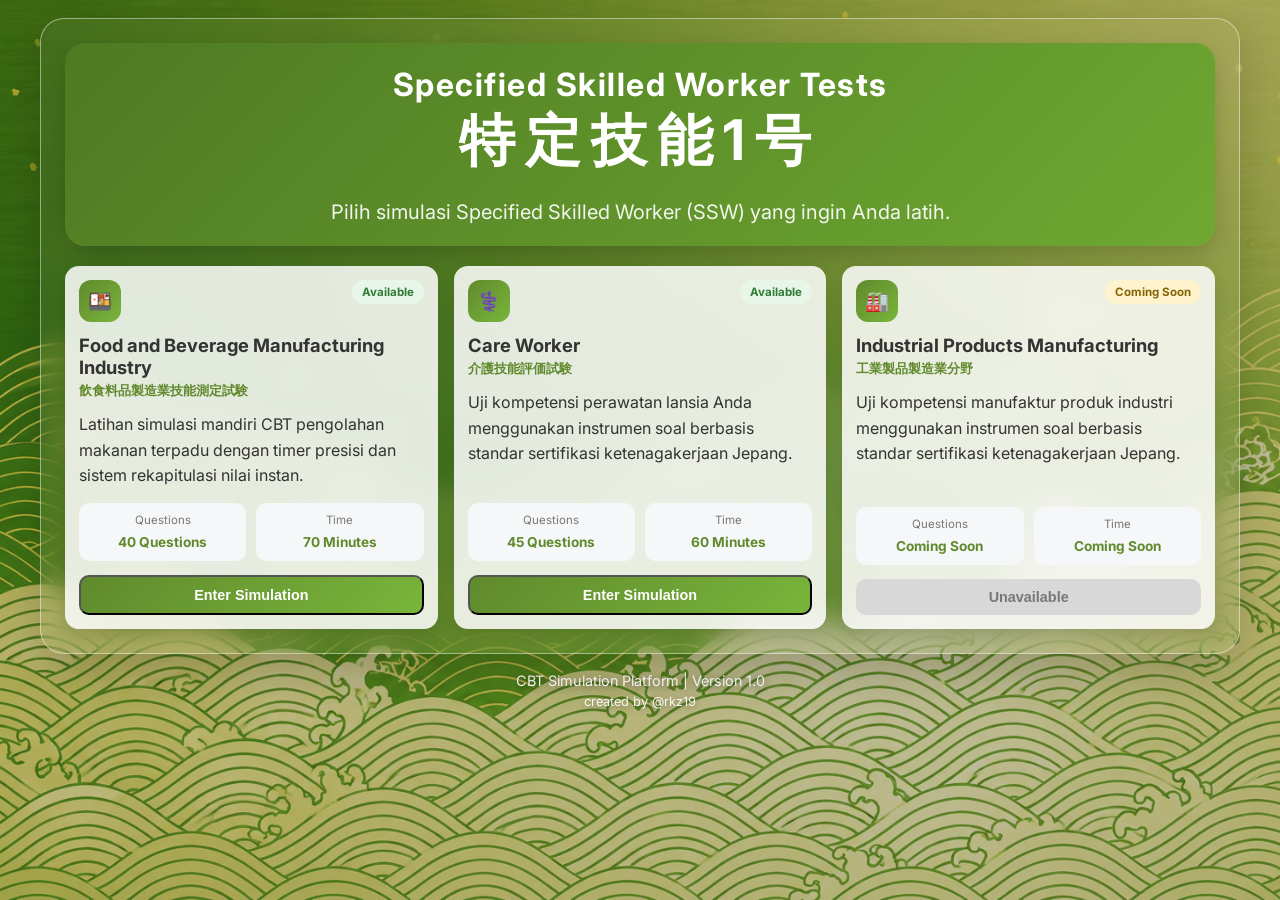
==== dashboard.html @ 13e6527b "Update CBT SSW structure" ====
<!DOCTYPE html>
<html lang="id">
<head>
<meta charset="UTF-8">
<meta name="viewport" content="width=device-width, initial-scale=1.0">
<title>CBT Dashboard</title>
<link rel="stylesheet" href="css/main.css">
</head>

<body>

<div class="brand-label">

    <div class="brand-icon-box">
        <img src="logoSSW.png" class="brand-icon">
    </div>

    <div class="brand-text">
        Specified Skilled<br>Worker Tests
    </div>

</div>

<div class="container">

<header class="dash-header">

    <div class="header-content">
        <h1 id="exam-title-jp">CBT模擬試験</h1>
        <p id="exam-title">Loading...</p>
    </div>


</header>

<section class="stats-section">
    <div class="stat-card">
        <h3>Total Exams</h3>
        <p id="stat-total">0</p>
    </div>

    <div class="stat-card">
        <h3>Average Score</h3>
        <p id="stat-rata">0</p>
    </div>

    <div class="stat-card">
        <h3>Passing Rate</h3>
        <p id="stat-lulus">0%</p>
    </div>
</section>

<section class="action-section">
    <button id="btn-mulai" class="btn btn-primary btn-block">
        Start Simulation
    </button>
</section>

<section class="history-section">

<h2>Exam History</h2>

<table>
<thead>
<tr>
    <th>Date</th>
    <th>Score</th>
    <th>✅/❌</th>
    <th>Status</th>
    <th>Action</th>
</tr>
</thead>

<tbody id="list-riwayat">
<tr>
    <td colspan="5">No exam history available.</td>
</tr>
</tbody>
</table>

<!-- REMOVE HISTORY BUTTON -->
<div class="history-action">
    <button id="btn-remove-history" class="btn btn-remove">
        Remove All History
    </button>
</div>

</section>

</div>

<div id="modalStart" class="modal-overlay" style="display:none;">
<div class="modal-content">

<h2>Exam Preparation</h2>

<p id="modal-info"></p>

<div class="modal-actions">
<button id="btn-confirm-start" class="btn btn-primary">
Start Now
</button>

<button id="btn-cancel-start" class="btn btn-secondary">
Cancel
</button>
</div>

</div>
</div>

<script src="js/config.js"></script>
<script src="js/loader.js"></script>
<script src="js/storage.js"></script>

<script>
let category=null;
let config=null;

document.addEventListener("DOMContentLoaded",async()=>{

category=localStorage.getItem("examCategory");

if(!category){
    alert("Pilih bidang ujian terlebih dahulu.");
    location.href="index.html";
    return;
}

config=await loadConfig(category);

if(!config){
    alert("Config tidak ditemukan.");
    return;
}

document.title = "CBT Dashboard";

document.getElementById("exam-title").innerHTML = config.title;
document.getElementById("exam-title-jp").innerHTML = config.subtitle;

if(config.theme?.background){

    document.body.style.background=`
    linear-gradient(
        rgba(0,0,0,.45),
        rgba(0,0,0,.45)
    ),
    url('data/${category}/${config.theme.background}')
    center/cover fixed`;

    document.body.style.minHeight="100vh";
}

loadHistory();

document.getElementById("btn-remove-history").onclick = removeHistory;

document.getElementById("btn-mulai").onclick=()=>{
    document.getElementById("modal-info").innerHTML=`
    ${config.title}<br>
    
    <b>${config.totalQuestions} Soal</b><br>
    
    <b>${config.durationMinutes} Menit</b>
    `;

    document.getElementById("modalStart").style.display="flex";
};

document.getElementById("btn-cancel-start").onclick=()=>{
    document.getElementById("modalStart").style.display="none";
};

document.getElementById("btn-confirm-start").onclick=startExam;

});

async function startExam(){

const btn=document.getElementById("btn-confirm-start");

btn.disabled=true;
btn.innerText="Preparing...";

const questions=await loadQuestions(category);

if(!questions||questions.length===0){
    alert("Bank soal kosong.");
    btn.disabled=false;
    btn.innerText="Start Now";
    return;
}

const selected=shuffle(questions)
.slice(0,config.totalQuestions);

const state={
    category:category,
    questions:selected,
    answers:Array(selected.length).fill(null),
    currentIndex:0,
    remainingTime:config.durationMinutes*60,
    theme:config.theme
};

localStorage.setItem(
"ssw_active_exam_state",
JSON.stringify(state)
);

location.href="exam.html";

}

function loadHistory(){

const history=getExamHistory(category)||[];

document.getElementById("stat-total").innerText=history.length;


const tbody=document.getElementById("list-riwayat");


// RESET TABEL JIKA TIDAK ADA HISTORY
if(history.length===0){

    tbody.innerHTML=`
    <tr>
        <td colspan="5">
            No exam history available.
        </td>
    </tr>
    `;

    document.getElementById("stat-rata").innerText="0";
    document.getElementById("stat-lulus").innerText="0%";

    return;
}

let total=0;
let pass=0;

tbody.innerHTML="";

history.forEach(item=>{

total+=item.score;

if(item.score>=config.passScore){
    pass++;
}

tbody.innerHTML+=`
<tr>
<td>${new Date(item.timestamp).toLocaleDateString("id-ID")}</td>
<td>${item.score}</td>
<td>${item.correct??"-"} / ${item.wrong??"-"}</td>
<td class="${item.score>=config.passScore?"status-pass":"status-fail"}">${item.score>=config.passScore?"Lulus":"Gagal"}</td>
<td>
<button onclick="openReview('${item.id}')">
Review
</button>
</td>
</tr>
`;

});

document.getElementById("stat-rata").innerText=
Math.round(total/history.length);

document.getElementById("stat-lulus").innerText=
Math.round((pass/history.length)*100)+"%";

}

function openReview(id){

localStorage.setItem(
"ssw_review_target_id",
id
);

location.href="result.html";
}


function removeHistory(){

    const history = getExamHistory(category) || [];

    // CEK JIKA HISTORY KOSONG
    if(history.length === 0){

        showToast("No exam history available.");

        return;
    }

    // KONFIRMASI HAPUS
    if(!confirm(
        "Are you sure you want to remove all exam history?"
    )){
        return;
    }

    // hapus history kategori aktif
    clearExamHistory(category);

    // hapus detail hasil kategori aktif
    Object.keys(localStorage).forEach(key => {

        if(key.startsWith("ssw_result_")){

            try {

                const data = JSON.parse(
                    localStorage.getItem(key)
                );

                if(data.category === category){

                    localStorage.removeItem(key);

                }

            } catch(e){

                console.error(
                    "Invalid result data:",
                    key
                );
            }
        }
    });

    // hapus target review terakhir
    localStorage.removeItem(
        "ssw_review_target_id"
    );

    // refresh tampilan dashboard
    loadHistory();

    showToast(
        "All exam history has been removed."
    );

}

function shuffle(arr){
return [...arr].sort(()=>Math.random()-0.5);
}

function goBack(){
    location.href = "index.html";
}

function showToast(message){

    const toast = document.createElement("div");

    toast.innerText = message;

    toast.style.position = "fixed";
    toast.style.bottom = "30px";
    toast.style.left = "50%";
    toast.style.transform = "translateX(-50%)";

    toast.style.background="#dc3545";
    toast.style.color="#fff";

    toast.style.padding="10px 18px";
    toast.style.borderRadius="8px";

    toast.style.fontWeight="600";
    toast.style.fontSize="0.9rem";

    toast.style.width="fit-content";
    toast.style.maxWidth="300px";

    toast.style.textAlign="center";
    toast.style.whiteSpace="nowrap";

    toast.style.boxShadow=
    "0 6px 15px rgba(220,53,69,.35)";

    document.body.appendChild(toast);


    setTimeout(()=>{
        toast.style.opacity="1";
    },50);


    setTimeout(()=>{

        toast.style.opacity="0";

        setTimeout(()=>{
            toast.remove();
        },300);

    },2000);

}
</script>

<!-- Tombol Kembali -->
<button id="btn-back" class="btn-back" onclick="goBack()">
    Back 
</button>

</body>
</html>
---- css/main.css ----
@import url('https://fonts.googleapis.com/css2?family=Inter:wght@400;600;700&display=swap');

:root{
    --primary-color:#608a2d;
    --primary-hover:#507a1c;
    --success-color:#28a745;
    --danger-color:#dc3545;
    --warning-color:#ffc107;
    --text-color:#333;

    --panel-shadow:0 8px 22px rgba(0,0,0,.18);
}

*{
    margin:0;
    padding:0;
    box-sizing:border-box;
}

body{
    font-family:'Inter',sans-serif;
    background:
        linear-gradient(rgba(0,0,0,.25),rgba(0,0,0,.25)),
        url('../backgroundpb.png') center/cover fixed;
    background-color:#4a7a3a;
    color:var(--text-color);
    line-height:1.6;
    padding:30px 30px 30px 0;
    min-height:100vh;
    display:flex;
    justify-content:flex-end;
    align-items:flex-start;
    position:relative;
}

/* ==========================
   BRAND
========================== */

.brand-label{
    position:absolute;
    top:25px;
    left:30px;
    padding-left:0;
    z-index:1000;

    display:flex;
    align-items:center;
    gap:16px;
    background:transparent;
    padding:0;
    box-shadow:none;
}

.brand-icon-box{
    width:70px;
    height:60px;

    display:flex;
    justify-content:center;
    align-items:center;

    background:#ffffff;
    border-radius:8px;

    box-shadow:0 8px 22px rgba(0,0,0,.18);

    flex-shrink:0;
}

.brand-icon{
    width:60px;
    height:60px;
    display:block;
    object-fit:contain;
}

.brand-text{
    color:#ffffff;

    font-size:1.55rem;
    font-weight:800;
    line-height:1.15;

    text-shadow:
        0 3px 10px rgba(0,0,0,.35);
}

/* ==========================
   MAIN CONTAINER
========================== */

.container{
    width:100%;
    max-width:760px;
    padding:24px;
    background:rgba(255,255,255,.15);
    backdrop-filter:blur(14px);
    border-radius:24px;
    border:1px solid rgba(255,255,255,.65);
    box-shadow:0 18px 45px rgba(0,0,0,.16);
}

/* HEADER */

.dash-header{
    background:linear-gradient(135deg,#4e7a22,#6fa832);
    color:#fff;
    padding:22px 30px 18px;
    border-radius:16px;
    text-align:center;
    margin-bottom:16px;
    box-shadow:0 4px 15px rgba(0,0,0,.2);
}

.dash-header h1{
    font-size:2.2rem;
    font-weight:700;
    letter-spacing:4px;
    margin-bottom:8px;
    line-height:1.25;
    text-shadow:0 2px 4px rgba(0,0,0,.2);
}

.dash-header p{
    font-size:1rem;
    opacity:.9;
    letter-spacing:1px;
    line-height:1.5;
}

.dash-header h1{
    font-size:2rem;
    font-weight:700;
    letter-spacing:5px;
    line-height:1.3;
    margin-bottom:5px;
}

.dash-header h1::before,
.dash-header h1::after{
    content:none;
}

.dash-header p{
    font-size:1.5rem;
    opacity:.9;
    letter-spacing:3px;
}

/* STAT */
.stats-section{
    display:grid;
    grid-template-columns:repeat(3,1fr);
    gap:12px;
    margin-bottom:16px;
}

.stat-card{
    background:rgba(255,255,255,.75);
    padding:16px 12px;
    text-align:center;
    border-radius:14px;
    border:1px solid rgba(255,255,255,.8);
    box-shadow:0 2px 10px rgba(0,0,0,.07);
    backdrop-filter:blur(6px);
}

.stat-card h3{
    font-size:.72rem;
    color:#6a9a3a;
    margin-bottom:8px;
    text-transform:uppercase;
    font-weight:700;
}

.stat-card p{
    font-size:2rem;
    font-weight:700;
    color:#4a7a22;
}

/* BUTTON */
.action-section{
    text-align:center;
    margin-bottom:18px;
}

.btn{
    display:inline-block;
    padding:12px 24px;
    border:none;
    border-radius:10px;
    cursor:pointer;
    font-weight:700;
    transition:.2s;
}

.btn:hover{
    transform:translateY(-2px);
}

.btn-primary{
    background:linear-gradient(135deg,#4e7a22,#6fa832);
    color:#fff;
    width:100%;
    min-height:60px;
    padding:18px 32px;
    border-radius:14px;
    display:inline-flex;
    align-items:center;
    justify-content:center;
    gap:12px;
    font-size:1.3rem;
    font-weight:700;
    letter-spacing:.5px;
    box-shadow:var(--panel-shadow);
}

.btn-primary:hover{
    box-shadow:0 8px 22px rgba(78,122,34,.45);
}

.btn-secondary{
    background:#e2e6ea;
    color:#495057;
    letter-spacing:.5px;
    font-weight:700;
    font-size:1.1rem;
}

.btn-sm{
    padding:6px 14px;
    font-size:.82rem;
    background:#608a2d;
    color:white;
    border-radius:6px;
}

.btn-block{
    width:100%;
}

/* HISTORY */
.history-section{
    display:flex;
    flex-direction:column;
    background:rgba(255,255,255,.9);
    border-radius:16px;
    padding:20px;
}

.history-section h2{
    font-size:1.15rem;
    margin-bottom:12px;
    color:#3a5a1a;
}

.table-responsive{
    overflow:visible;
    background:white;
    border-radius:12px;
}

table{
    width:100%;
    border-collapse:collapse;
    text-align:center;
    font-size:.9rem;
}

th,td{
    padding:12px;
    border-bottom:1px solid #ddd;
    white-space:nowrap;
}

th{
    background:#f5faf0;
    color:#5a7a3a;
}

.status-pass{
    color:var(--success-color);
    font-weight:700;
}

.status-fail{
    color:var(--danger-color);
    font-weight:700;
}

/* ==========================
   REMOVE HISTORY BUTTON
========================== */

.history-action{
    margin-top:auto;
    padding-top:16px;
    display:flex;
    justify-content:flex-end;
}


.btn-remove{
    background:#dc3545;
    color:white;
    font-size:.9rem;
    padding:10px 20px;
    border-radius:8px;
    font-weight:700;
    transition:.2s;
}


.btn-remove:hover{
    background:#b02a37;
    transform:translateY(-2px);
}

/* MODAL */
.modal-overlay{
    display:none;
    position:fixed;
    inset:0;
    background:rgba(0,0,0,.55);
    z-index:9999;
    justify-content:center;
    align-items:center;
}

.modal-content{
    background:white;
    padding:30px;
    border-radius:16px;
    width:90%;
    max-width:380px;
    text-align:center;
}

.modal-content h2{
    color:#608a2d;
}

.modal-actions{
    display:flex;
    flex-direction:column;
    gap:10px;
    margin-top:20px;
}

.modal-actions .btn{
    width:100%;
}

/* RESPONSIVE */
@media(max-width:900px){
    body{
        justify-content:center;
        padding-top:100px;
    }

    .container{
        max-width:600px;
    }

    .brand-label{
        left:50%;
        transform:translateX(-50%);
    }
}

@media(max-width:480px){
    .stats-section{
        grid-template-columns:1fr;
    }

    .dash-header h1{
        font-size:1.5rem;
        letter-spacing:3px;
    }

    .dash-header h1::before,
    .dash-header h1::after{
        display:none;
    }
}

/* Tombol kembali */
.btn-back{
    position: fixed;

    /* Ubah dua nilai ini */
    top: 100px;
    left: 450px;

    width: 72px;
    height: 42px;

    border: none;
    border-radius: 8px;
    background: #557a28;
    color: #ffffff;
    font-size: 18px;
    letter-spacing: 2px;
    cursor: pointer;

    box-shadow: 0 8px 20px rgba(0,0,0,.2);
    transition: .25s;
    z-index: 1000;
}

.btn-back:hover{
    background:#466420;
    color:#fff;
}

@media(max-width:768px){
    .btn-back{
        left:15px;
        bottom:15px;
        padding:10px 16px;
        font-size:14px;
    }
}
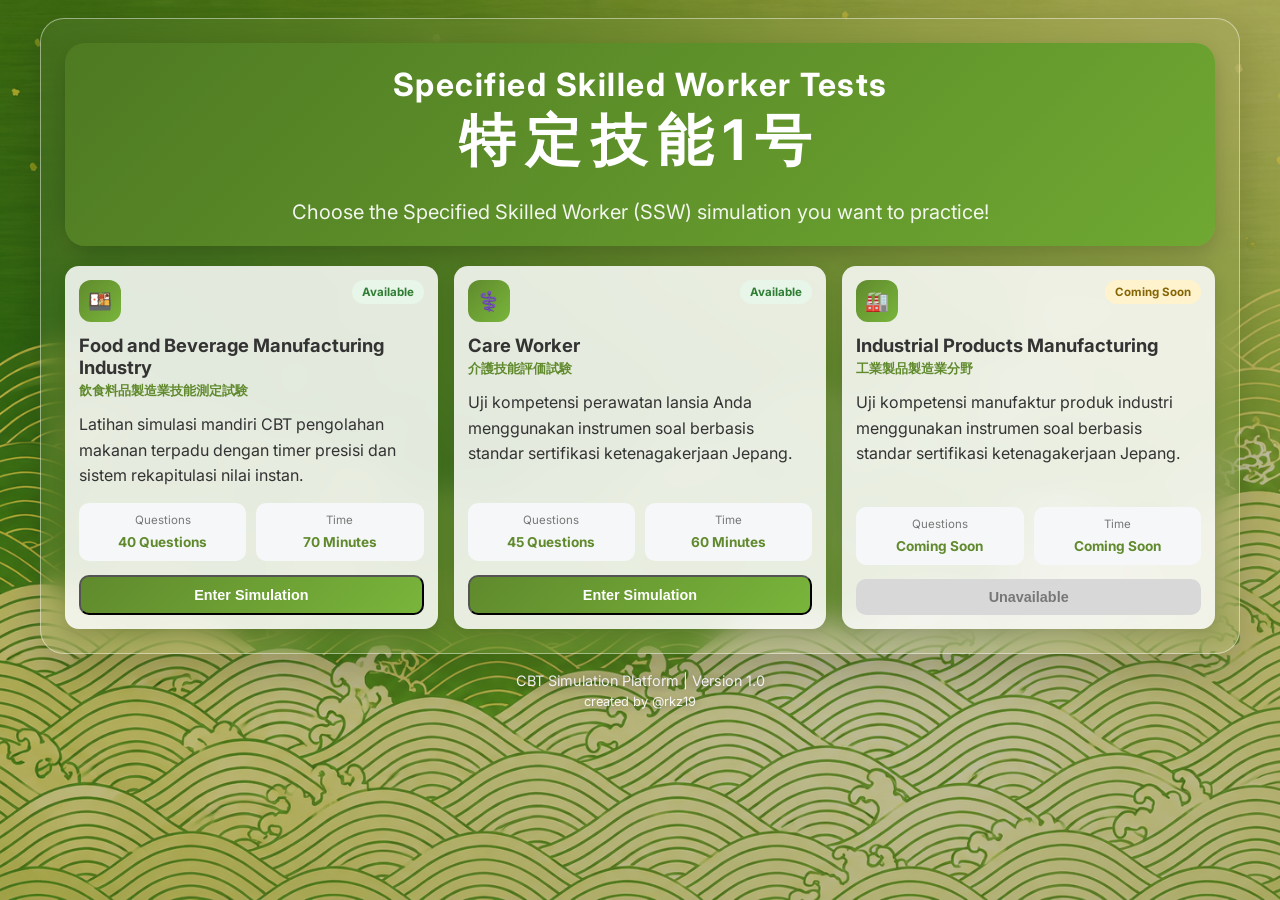
==== commit ef7447a7: "update result" ====
--- a/dashboard.html
+++ b/dashboard.html
@@ -92,7 +92,7 @@
 <div id="modalStart" class="modal-overlay" style="display:none;">
 <div class="modal-content">
 
-<h2>Exam Preparation</h2>
+<h2>Fighting Dhepp💗</h2>
 
 <p id="modal-info"></p>
 
@@ -174,6 +174,17 @@
 
 document.getElementById("btn-confirm-start").onclick=startExam;
 
+// Izinkan tombol ENTER di keyboard untuk memicu "Start Now" saat modal konfirmasi terbuka
+document.addEventListener("keydown", (e) => {
+    if (e.key === "Enter") {
+        const modal = document.getElementById("modalStart");
+        if (modal && modal.style.display === "flex") {
+            e.preventDefault();
+            document.getElementById("btn-confirm-start").click();
+        }
+    }
+});
+
 });
 
 async function startExam(){
@@ -258,10 +269,12 @@
 <td>${new Date(item.timestamp).toLocaleDateString("id-ID")}</td>
 <td>${item.score}</td>
 <td>${item.correct??"-"} / ${item.wrong??"-"}</td>
-<td class="${item.score>=config.passScore?"status-pass":"status-fail"}">${item.score>=config.passScore?"Lulus":"Gagal"}</td>
+<td class="${item.score>=config.passScore?"status-pass":"status-fail"}">${item.score>=config.passScore?"Passed":"Failed"}</td>
 <td>
-<button onclick="openReview('${item.id}')">
-Review
+<button
+    class="btn-review"
+    onclick="openReview('${item.id}')">
+    Review
 </button>
 </td>
 </tr>
--- a/css/main.css
+++ b/css/main.css
@@ -290,6 +290,42 @@
     font-weight:700;
 }
 
+/* REVIEW BUTTON */
+/* REVIEW BUTTON */
+/* REVIEW BUTTON */
+.btn-review{
+    background:#608a2d;
+    color:#fff;
+
+    border:none;
+    border-radius:6px;
+
+    padding:4px 10px;
+
+    font-size:.8rem;
+    font-weight:600;
+
+    cursor:pointer;
+
+    transition:
+        background .2s ease,
+        transform .15s ease,
+        box-shadow .2s ease;
+
+    box-shadow:0 2px 6px rgba(0,0,0,.15);
+}
+
+.btn-review:hover{
+    background:#507a1c;
+    transform:translateY(-2px);
+    box-shadow:0 5px 12px rgba(0,0,0,.22);
+}
+
+.btn-review:active{
+    transform:scale(.95);
+    box-shadow:0 1px 4px rgba(0,0,0,.15);
+}
+
 /* ==========================
    REMOVE HISTORY BUTTON
 ========================== */
